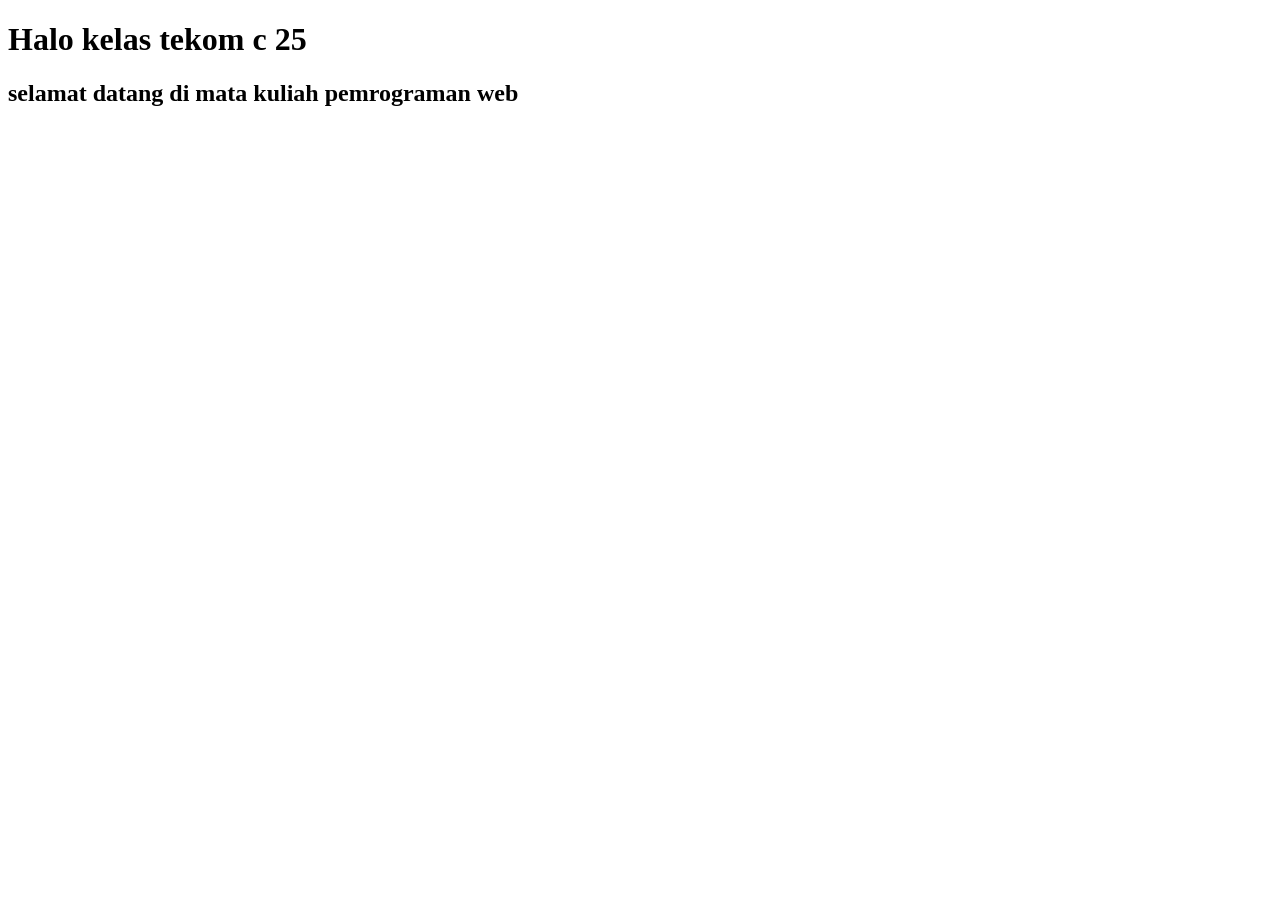
==== index.html @ 1067c615 "Ini Versi Asli" ====
<!DOCTYPE html>
<html lang="en">
<head>
    <meta charset="UTF-8">
    <meta name="viewport" content="width=device-width, initial-scale=1.0">
    <title>Document</title>
</head>
<body>
    <h1>Halo kelas tekom c 25</h1>
    <h2>selamat datang di mata kuliah pemrograman web</h2>
</body>
</html>
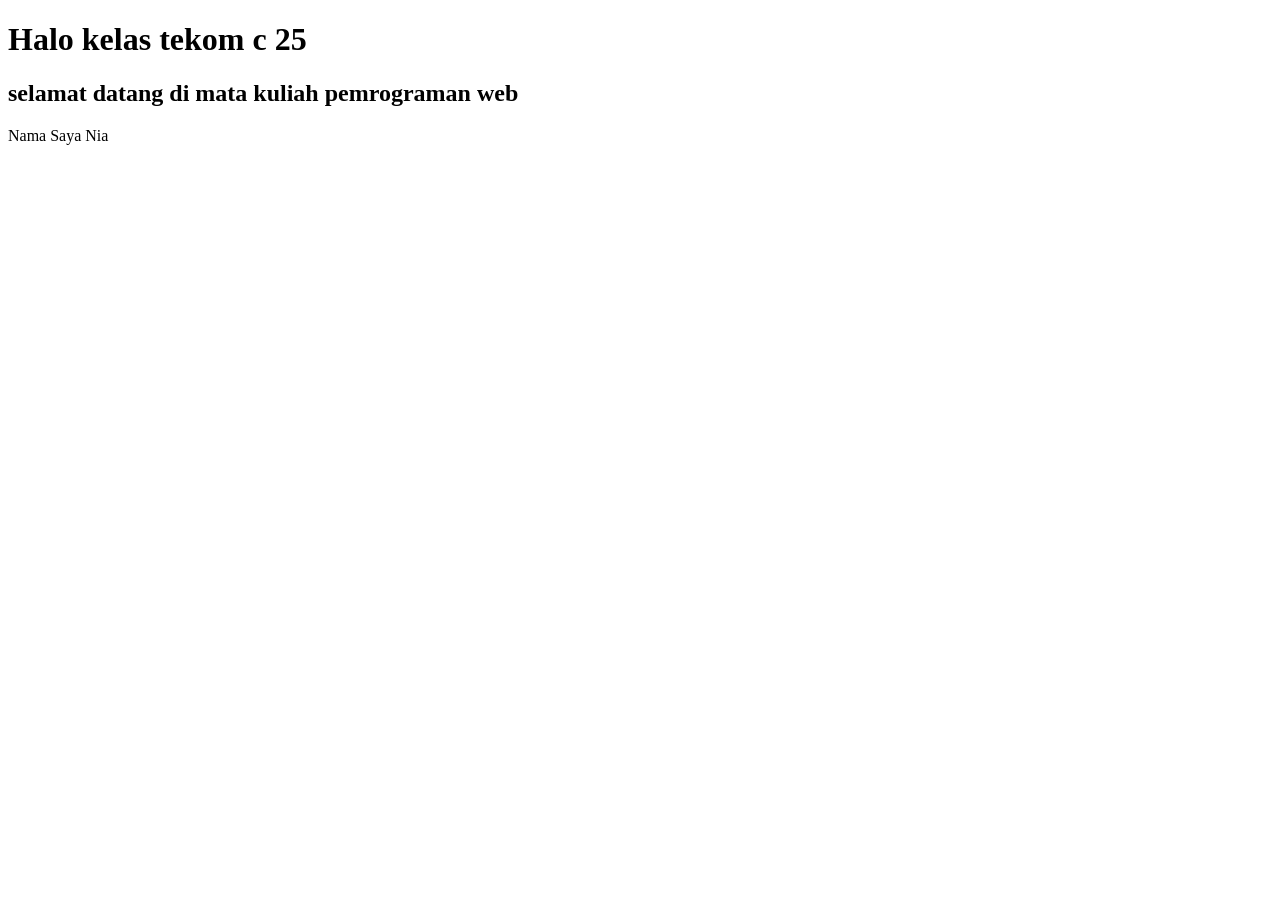
==== commit f60b4b90: "tambah nama" ====
--- a/index.html
+++ b/index.html
@@ -8,5 +8,6 @@
 <body>
     <h1>Halo kelas tekom c 25</h1>
     <h2>selamat datang di mata kuliah pemrograman web</h2>
+    <p>Nama Saya Nia</p>
 </body>
 </html>
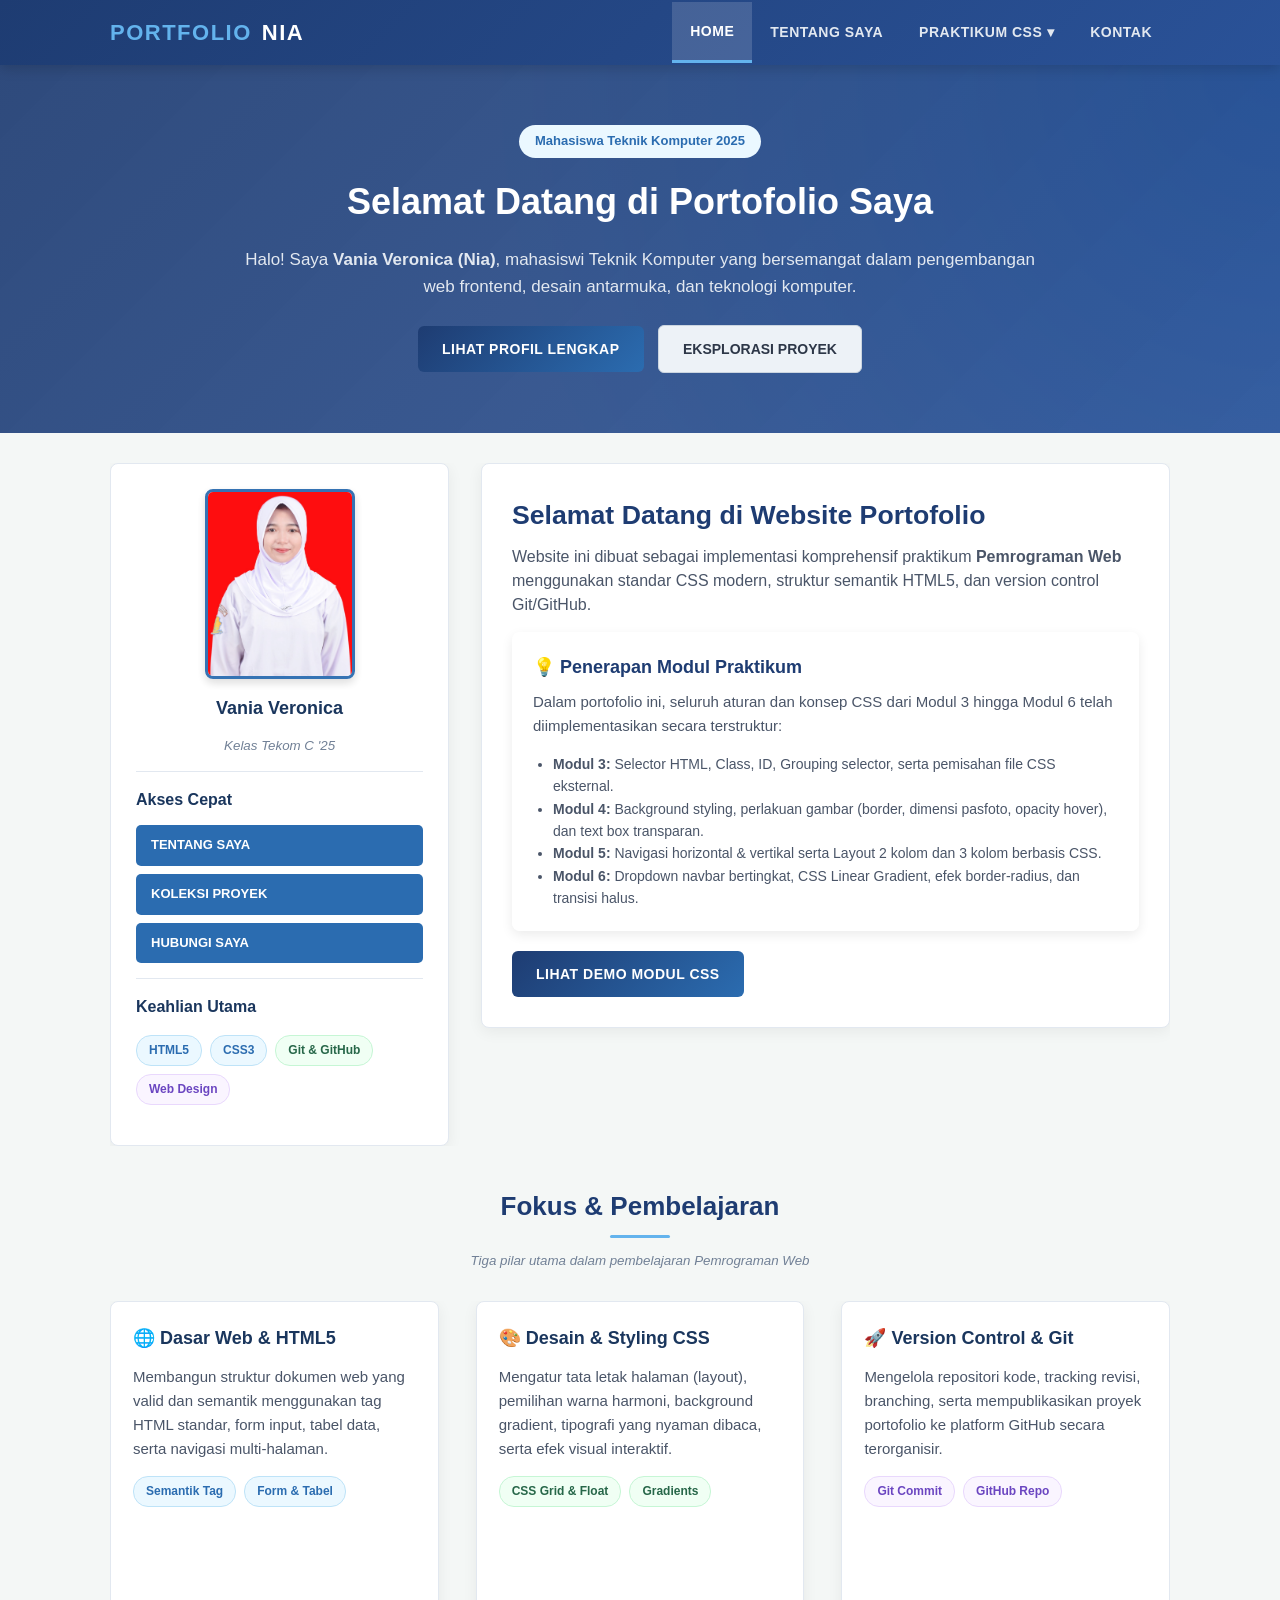
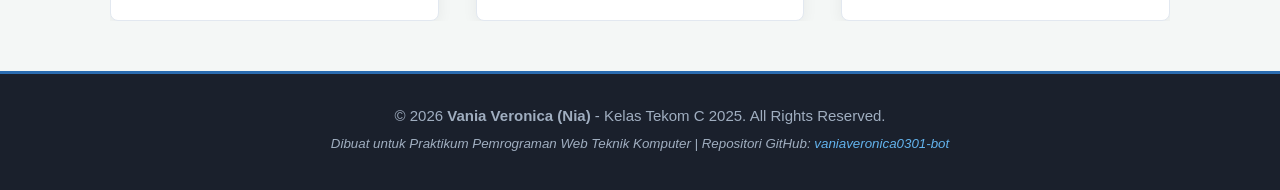
==== commit 7e54e158: "Feat: Implementasi portofolio lengkap sesuai Modul CSS 3, 4, 5, 6 dan pembaruan README.md" ====
--- a/index.html
+++ b/index.html
@@ -1,13 +1,158 @@
 <!DOCTYPE html>
-<html lang="en">
+<html lang="id">
 <head>
     <meta charset="UTF-8">
     <meta name="viewport" content="width=device-width, initial-scale=1.0">
-    <title>Document</title>
+    <title>Portofolio - Vania Veronica (Nia) | Teknik Komputer</title>
+    <!-- Menghubungkan file CSS Eksternal (Modul 3 & 4) -->
+    <link rel="stylesheet" href="style.css" type="text/css">
 </head>
 <body>
-    <h1>Halo kelas tekom c 25</h1>
-    <h2>selamat datang di mata kuliah pemrograman web</h2>
-    <p>Nama Saya Nia</p>
+
+    <!-- Header & Dropdown Navigation Bar (Modul 5 & Modul 6) -->
+    <div id="header-wrapper">
+        <div class="nav-container">
+            <div class="brand-logo">
+                <span>PORTFOLIO</span> NIA
+            </div>
+            <!-- Menu Navigasi Bertingkat (Modul 6) -->
+            <ul id="menu">
+                <li><a href="index.html" class="active">Home</a></li>
+                <li><a href="about.html">Tentang Saya</a></li>
+                <li>
+                    <a href="portfolio.html">Praktikum CSS ▾</a>
+                    <ul>
+                        <li><a href="portfolio.html#modul3">Modul 3 (Selector)</a></li>
+                        <li><a href="portfolio.html#modul4">Modul 4 (CSS Image)</a></li>
+                        <li><a href="portfolio.html#modul5">Modul 5 (Layout)</a></li>
+                        <li><a href="portfolio.html#modul6">Modul 6 (Dropdown)</a></li>
+                    </ul>
+                </li>
+                <li><a href="contact.html">Kontak</a></li>
+            </ul>
+        </div>
+    </div>
+
+    <!-- Hero Section / Banner (Modul 4: CSS Background & Gradient) -->
+    <div id="hero">
+        <div class="hero-content">
+            <span class="hero-badge">Mahasiswa Teknik Komputer 2025</span>
+            <h1>Selamat Datang di Portofolio Saya</h1>
+            <p>Halo! Saya <b>Vania Veronica (Nia)</b>, mahasiswi Teknik Komputer yang bersemangat dalam pengembangan web frontend, desain antarmuka, dan teknologi komputer.</p>
+            <div>
+                <a href="about.html" class="btn-primary">Lihat Profil Lengkap</a>
+                <a href="portfolio.html" class="btn-secondary">Eksplorasi Proyek</a>
+            </div>
+        </div>
+    </div>
+
+    <!-- Wrapper Konten Utama (Modul 3 & Modul 5) -->
+    <div id="wrapper">
+
+        <!-- Layout 2 Kolom (Modul 5: CSS Float Layout) -->
+        <div class="layout-2-kolom clearfix">
+            <!-- Kolom Kiri: Profil Singkat & Foto -->
+            <div id="leftcolumn">
+                <div style="text-align: center;">
+                    <!-- Foto Profil dengan CSS Image Border & Hover Effect (Modul 4) -->
+                    <img src="assets/images/profile.jpg" alt="Foto Vania Veronica" class="foto-profil-avatar">
+                    <h3>Vania Veronica</h3>
+                    <p class="infotext">Kelas Tekom C '25</p>
+                </div>
+                
+                <hr style="margin: 15px 0; border: 0; border-top: 1px solid #e2e8f0;">
+                
+                <!-- Navigasi Vertikal (Modul 5) -->
+                <h4>Akses Cepat</h4>
+                <ul class="nav-vertikal">
+                    <li><a href="about.html">Tentang Saya</a></li>
+                    <li><a href="portfolio.html">Koleksi Proyek</a></li>
+                    <li><a href="contact.html">Hubungi Saya</a></li>
+                </ul>
+
+                <hr style="margin: 15px 0; border: 0; border-top: 1px solid #e2e8f0;">
+
+                <h4>Keahlian Utama</h4>
+                <div class="badge-container">
+                    <span class="badge">HTML5</span>
+                    <span class="badge">CSS3</span>
+                    <span class="badge badge-green">Git & GitHub</span>
+                    <span class="badge badge-purple">Web Design</span>
+                </div>
+            </div>
+
+            <!-- Kolom Kanan: Pengenalan & Box Transparan -->
+            <div id="rightcolumn">
+                <!-- Selector Class: Headlines, Sublines, Infotext (Modul 3) -->
+                <span class="headlines">Selamat Datang di Website Portofolio</span><br>
+                <div class="sublines">
+                    Website ini dibuat sebagai implementasi komprehensif praktikum <b>Pemrograman Web</b> menggunakan standar CSS modern, struktur semantik HTML5, dan version control Git/GitHub.
+                </div>
+                
+                <!-- Text di Box Transparan (Modul 4: Tugas Mandiri) -->
+                <div class="box-transparan">
+                    <h3 style="color: #1e3c72; margin-bottom: 8px;">💡 Penerapan Modul Praktikum</h3>
+                    <p>Dalam portofolio ini, seluruh aturan dan konsep CSS dari Modul 3 hingga Modul 6 telah diimplementasikan secara terstruktur:</p>
+                    <ul style="padding-left: 20px; color: #4a5568; font-size: 14px;">
+                        <li><b>Modul 3:</b> Selector HTML, Class, ID, Grouping selector, serta pemisahan file CSS eksternal.</li>
+                        <li><b>Modul 4:</b> Background styling, perlakuan gambar (border, dimensi pasfoto, opacity hover), dan text box transparan.</li>
+                        <li><b>Modul 5:</b> Navigasi horizontal & vertikal serta Layout 2 kolom dan 3 kolom berbasis CSS.</li>
+                        <li><b>Modul 6:</b> Dropdown navbar bertingkat, CSS Linear Gradient, efek border-radius, dan transisi halus.</li>
+                    </ul>
+                </div>
+
+                <div style="margin-top: 20px;">
+                    <a href="portfolio.html" class="btn-primary">Lihat Demo Modul CSS</a>
+                </div>
+            </div>
+        </div>
+
+        <!-- Section Title -->
+        <div class="section-title">
+            <h2>Fokus & Pembelajaran</h2>
+            <p class="infotext">Tiga pilar utama dalam pembelajaran Pemrograman Web</p>
+        </div>
+
+        <!-- Layout 3 Kolom (Modul 5: CSS Float 3 Kolom) -->
+        <div class="layout-3-kolom clearfix">
+            <!-- Kolom 1 -->
+            <div id="sidebar-kiri">
+                <h3>🌐 Dasar Web & HTML5</h3>
+                <p>Membangun struktur dokumen web yang valid dan semantik menggunakan tag HTML standar, form input, tabel data, serta navigasi multi-halaman.</p>
+                <div class="badge-container">
+                    <span class="badge">Semantik Tag</span>
+                    <span class="badge">Form & Tabel</span>
+                </div>
+            </div>
+
+            <!-- Kolom 2 -->
+            <div id="sidebar-tengah-atau-badan">
+                <h3>🎨 Desain & Styling CSS</h3>
+                <p>Mengatur tata letak halaman (layout), pemilihan warna harmoni, background gradient, tipografi yang nyaman dibaca, serta efek visual interaktif.</p>
+                <div class="badge-container">
+                    <span class="badge badge-green">CSS Grid & Float</span>
+                    <span class="badge badge-green">Gradients</span>
+                </div>
+            </div>
+
+            <!-- Kolom 3 -->
+            <div id="sidebar-kanan">
+                <h3>🚀 Version Control & Git</h3>
+                <p>Mengelola repositori kode, tracking revisi, branching, serta mempublikasikan proyek portofolio ke platform GitHub secara terorganisir.</p>
+                <div class="badge-container">
+                    <span class="badge badge-purple">Git Commit</span>
+                    <span class="badge badge-purple">GitHub Repo</span>
+                </div>
+            </div>
+        </div>
+
+    </div>
+
+    <!-- Footer -->
+    <div id="footer">
+        <p>&copy; 2026 <b>Vania Veronica (Nia)</b> - Kelas Tekom C 2025. All Rights Reserved.</p>
+        <p class="infotext">Dibuat untuk Praktikum Pemrograman Web Teknik Komputer | Repositori GitHub: <a href="https://github.com/vaniaveronica0301-bot/vaniaveronica0301-bot" target="_blank">vaniaveronica0301-bot</a></p>
+    </div>
+
 </body>
 </html>
--- a/style.css
+++ b/style.css
@@ -0,0 +1,726 @@
+/* ==========================================================================
+   PORTFOLIO STYLESHEET - VANIA VERONICA (NIA)
+   Penerapan Lengkap Kaidah CSS:
+   - MODUL 3: Selector (HTML, Class, ID, Grouping), Span, Div, CSS Eksternal
+   - MODUL 4: CSS Image (Border, Dimensions 3x4, 4x6, 10x15, Opacity, Box Transparan, Background)
+   - MODUL 5: CSS Navigasi & Layout (Navigasi Horizontal/Vertikal, Layout 2 & 3 Kolom)
+   - MODUL 6: Dropdown Navigasi, Linear Gradient, Border Radius, Transitions
+   ========================================================================== */
+
+/* --------------------------------------------------------------------------
+   1. RESET & DASAR ELEMEN (MODUL 3: Selector HTML & Grouping)
+   -------------------------------------------------------------------------- */
+* {
+    box-sizing: border-box;
+    margin: 0;
+    padding: 0;
+}
+
+body {
+    font-family: 'Century Gothic', 'Segoe UI', Tahoma, Geneva, Verdana, sans-serif;
+    background-color: #f4f7f6;
+    color: #333333;
+    line-height: 1.6;
+    min-height: 100vh;
+}
+
+/* Grouping Selector untuk teks dan heading */
+h1, h2, h3, h4, h5, h6 {
+    font-family: 'Segoe UI', Arial, sans-serif;
+    color: #1a365d;
+    margin-bottom: 12px;
+}
+
+h1 { font-size: 28px; }
+h2 { font-size: 22px; }
+h3 { font-size: 18px; }
+
+p {
+    margin-bottom: 15px;
+    font-size: 15px;
+    color: #4a5568;
+}
+
+a {
+    color: #2b6cb0;
+    text-decoration: none;
+    transition: color 0.25s ease-in-out;
+}
+
+a:hover {
+    color: #1a365d;
+}
+
+/* Modul 3: Selector Class untuk Headline & Sublines */
+.headlines, .sublines, .infotext {
+    font-family: 'Segoe UI', Arial, sans-serif;
+}
+
+.headlines {
+    font-size: 20pt;
+    font-weight: bold;
+    color: #1e3c72;
+    display: inline-block;
+    margin-bottom: 8px;
+}
+
+.sublines {
+    font-size: 12pt;
+    color: #4a5568;
+    line-height: 1.5;
+}
+
+.infotext {
+    font-size: 10pt;
+    color: #718096;
+    font-style: italic;
+}
+
+/* --------------------------------------------------------------------------
+   2. HEADER & DROP-DOWN NAVBAR (MODUL 5 & MODUL 6)
+   -------------------------------------------------------------------------- */
+#header-wrapper {
+    width: 100%;
+    background: #1e3c72;
+    background: -webkit-linear-gradient(top, #1e3c72 0%, #2a5298 100%);
+    background: -moz-linear-gradient(top, #1e3c72 0%, #2a5298 100%);
+    background: linear-gradient(135deg, #1e3c72 0%, #2a5298 100%);
+    box-shadow: 0 4px 12px rgba(0,0,0,0.15);
+    position: sticky;
+    top: 0;
+    z-index: 999;
+}
+
+.nav-container {
+    max-width: 1100px;
+    margin: 0 auto;
+    display: flex;
+    justify-content: space-between;
+    align-items: center;
+    padding: 0 20px;
+}
+
+.brand-logo {
+    color: #ffffff;
+    font-size: 22px;
+    font-weight: bold;
+    text-transform: uppercase;
+    letter-spacing: 1.5px;
+    padding: 15px 0;
+    display: flex;
+    align-items: center;
+    gap: 10px;
+}
+
+.brand-logo span {
+    color: #63b3ed;
+}
+
+/* Modul 6: Multi-level Navbar Dropdown */
+#menu, #menu li, #menu ul, #menu a {
+    margin: 0;
+    padding: 0;
+    border: none;
+    outline: none;
+}
+
+#menu {
+    list-style-type: none;
+    display: flex;
+    align-items: center;
+}
+
+#menu li {
+    position: relative;
+    list-style: none;
+    float: left;
+    display: block;
+}
+
+#menu li a {
+    display: block;
+    padding: 18px 18px;
+    font-size: 14px;
+    font-weight: bold;
+    color: #e2e8f0;
+    text-decoration: none;
+    text-transform: uppercase;
+    letter-spacing: 0.5px;
+    -webkit-transition: all .25s ease-in-out;
+    -moz-transition: all .25s ease-in-out;
+    transition: all .25s ease-in-out;
+}
+
+#menu li:hover > a,
+#menu li a.active {
+    background-color: rgba(255, 255, 255, 0.15);
+    color: #ffffff;
+    border-bottom: 3px solid #63b3ed;
+}
+
+/* Modul 6: Dropdown Sub-menu */
+#menu ul {
+    position: absolute;
+    top: 100%;
+    left: 0;
+    min-width: 180px;
+    background: #2a5298;
+    background: linear-gradient(180deg, #2a5298 0%, #1e3c72 100%);
+    box-shadow: 0 8px 16px rgba(0,0,0,0.25);
+    -webkit-border-radius: 0 0 6px 6px;
+    -moz-border-radius: 0 0 6px 6px;
+    border-radius: 0 0 6px 6px;
+    opacity: 0;
+    visibility: hidden;
+    transform: translateY(10px);
+    -webkit-transition: all .3s ease;
+    transition: all .3s ease;
+    z-index: 1000;
+}
+
+#menu li:hover > ul {
+    opacity: 1;
+    visibility: visible;
+    transform: translateY(0);
+}
+
+#menu ul li {
+    float: none;
+    display: block;
+    width: 100%;
+}
+
+#menu ul li a {
+    padding: 12px 20px;
+    font-size: 13px;
+    text-transform: none;
+    border-left: none;
+    border-right: none;
+    border-bottom: 1px solid rgba(255,255,255,0.08);
+}
+
+#menu ul li a:hover {
+    background: #63b3ed;
+    color: #1a365d;
+    padding-left: 25px;
+    border-bottom: 1px solid rgba(255,255,255,0.08);
+}
+
+#menu ul li:last-child a {
+    border-bottom: none;
+}
+
+/* --------------------------------------------------------------------------
+   3. HERO BANNER & BACKGROUND (MODUL 4: CSS Image & Background)
+   -------------------------------------------------------------------------- */
+#hero {
+    background-color: #1a202c;
+    background: linear-gradient(135deg, rgba(30, 60, 114, 0.92) 0%, rgba(42, 82, 152, 0.88) 100%), 
+                radial-gradient(circle at top right, #3182ce, transparent 60%);
+    color: #ffffff;
+    padding: 60px 20px;
+    text-align: center;
+}
+
+.hero-content {
+    max-width: 800px;
+    margin: 0 auto;
+}
+
+.hero-badge {
+    background-color: #ebf8ff;
+    color: #2b6cb0;
+    padding: 6px 16px;
+    -webkit-border-radius: 20px;
+    border-radius: 20px;
+    font-size: 13px;
+    font-weight: bold;
+    display: inline-block;
+    margin-bottom: 15px;
+}
+
+#hero h1 {
+    color: #ffffff;
+    font-size: 36px;
+    margin-bottom: 15px;
+}
+
+#hero p {
+    color: #e2e8f0;
+    font-size: 17px;
+    margin-bottom: 25px;
+}
+
+/* --------------------------------------------------------------------------
+   4. CONTAINER UTAMA & WRAPPER (MODUL 3 & MODUL 5)
+   -------------------------------------------------------------------------- */
+#wrapper {
+    max-width: 1100px;
+    margin: 30px auto;
+    padding: 0 20px;
+    min-height: 500px;
+}
+
+.section-title {
+    text-align: center;
+    margin-bottom: 30px;
+}
+
+.section-title h2 {
+    font-size: 26px;
+    color: #1e3c72;
+    position: relative;
+    display: inline-block;
+    padding-bottom: 10px;
+}
+
+.section-title h2::after {
+    content: '';
+    position: absolute;
+    bottom: 0;
+    left: 50%;
+    transform: translateX(-50%);
+    width: 60px;
+    height: 3px;
+    background: #63b3ed;
+    -webkit-border-radius: 2px;
+    border-radius: 2px;
+}
+
+/* --------------------------------------------------------------------------
+   5. LAYOUT 2 KOLOM (MODUL 5: CSS Navigasi & Layout)
+   -------------------------------------------------------------------------- */
+.layout-2-kolom {
+    overflow: hidden;
+    margin-bottom: 40px;
+}
+
+#leftcolumn {
+    float: left;
+    width: 32%;
+    background-color: #ffffff;
+    padding: 25px;
+    -webkit-border-radius: 8px;
+    border-radius: 8px;
+    box-shadow: 0 4px 15px rgba(0,0,0,0.06);
+    border: 1px solid #e2e8f0;
+}
+
+#rightcolumn {
+    float: right;
+    width: 65%;
+    background-color: #ffffff;
+    padding: 30px;
+    -webkit-border-radius: 8px;
+    border-radius: 8px;
+    box-shadow: 0 4px 15px rgba(0,0,0,0.06);
+    border: 1px solid #e2e8f0;
+}
+
+/* --------------------------------------------------------------------------
+   6. LAYOUT 3 KOLOM (MODUL 5: CSS Navigasi & Layout)
+   -------------------------------------------------------------------------- */
+.layout-3-kolom {
+    overflow: hidden;
+    margin-bottom: 40px;
+}
+
+#sidebar-kiri {
+    float: left;
+    width: 31%;
+    margin-right: 3.5%;
+    background-color: #ffffff;
+    padding: 22px;
+    -webkit-border-radius: 8px;
+    border-radius: 8px;
+    box-shadow: 0 4px 15px rgba(0,0,0,0.06);
+    border: 1px solid #e2e8f0;
+    min-height: 320px;
+}
+
+#sidebar-tengah-atau-badan {
+    float: left;
+    width: 31%;
+    margin-right: 3.5%;
+    background-color: #ffffff;
+    padding: 22px;
+    -webkit-border-radius: 8px;
+    border-radius: 8px;
+    box-shadow: 0 4px 15px rgba(0,0,0,0.06);
+    border: 1px solid #e2e8f0;
+    min-height: 320px;
+}
+
+#sidebar-kanan {
+    float: left;
+    width: 31%;
+    background-color: #ffffff;
+    padding: 22px;
+    -webkit-border-radius: 8px;
+    border-radius: 8px;
+    box-shadow: 0 4px 15px rgba(0,0,0,0.06);
+    border: 1px solid #e2e8f0;
+    min-height: 320px;
+}
+
+/* Clearfix untuk floating elements */
+.clearfix::after {
+    content: "";
+    clear: both;
+    display: table;
+}
+
+/* --------------------------------------------------------------------------
+   7. CSS IMAGE & FOTO UKURAN STANDAR (MODUL 4)
+   -------------------------------------------------------------------------- */
+/* Border dan efek hover opacity */
+.img-portfolio {
+    border: 3px solid #2b6cb0;
+    -webkit-border-radius: 6px;
+    border-radius: 6px;
+    opacity: 0.90;
+    -webkit-transition: opacity 0.3s ease, transform 0.3s ease, border-color 0.3s ease;
+    transition: opacity 0.3s ease, transform 0.3s ease, border-color 0.3s ease;
+    display: block;
+    margin: 0 auto;
+}
+
+.img-portfolio:hover {
+    opacity: 1.0;
+    border-color: #63b3ed;
+    transform: scale(1.02);
+}
+
+/* Modul 4: Ukuran Pasfoto Standar (3x4, 4x6, 10x15) */
+.pasfoto-3x4 {
+    width: 120px;
+    height: 160px;
+    object-fit: cover;
+    border: 3px solid #1e3c72;
+    -webkit-border-radius: 6px;
+    border-radius: 6px;
+}
+
+.pasfoto-4x6 {
+    width: 160px;
+    height: 240px;
+    object-fit: cover;
+    border: 3px solid #1e3c72;
+    -webkit-border-radius: 8px;
+    border-radius: 8px;
+}
+
+.pasfoto-10x15 {
+    width: 200px;
+    height: 300px;
+    object-fit: cover;
+    border: 3px solid #1e3c72;
+    -webkit-border-radius: 8px;
+    border-radius: 8px;
+}
+
+.foto-profil-avatar {
+    width: 150px;
+    height: 190px;
+    object-fit: cover;
+    border: 3px solid #2b6cb0;
+    -webkit-border-radius: 8px;
+    border-radius: 8px;
+    margin: 0 auto 15px auto;
+    display: block;
+    box-shadow: 0 4px 10px rgba(0,0,0,0.15);
+    opacity: 0.95;
+    transition: all 0.3s ease;
+}
+
+.foto-profil-avatar:hover {
+    opacity: 1.0;
+    border-color: #63b3ed;
+}
+
+/* --------------------------------------------------------------------------
+   8. BOX TRANSPARAN (MODUL 4: Text di Box Transparan / Glassmorphism)
+   -------------------------------------------------------------------------- */
+.box-transparan {
+    background: rgba(255, 255, 255, 0.85);
+    backdrop-filter: blur(8px);
+    -webkit-backdrop-filter: blur(8px);
+    border: 1px solid rgba(255, 255, 255, 0.3);
+    padding: 20px;
+    -webkit-border-radius: 8px;
+    border-radius: 8px;
+    margin-top: 15px;
+    box-shadow: 0 4px 12px rgba(0,0,0,0.08);
+}
+
+.box-transparan-dark {
+    background: rgba(26, 54, 93, 0.85);
+    backdrop-filter: blur(8px);
+    -webkit-backdrop-filter: blur(8px);
+    color: #ffffff;
+    border: 1px solid rgba(255, 255, 255, 0.2);
+    padding: 20px;
+    -webkit-border-radius: 8px;
+    border-radius: 8px;
+    box-shadow: 0 4px 12px rgba(0,0,0,0.2);
+}
+
+.box-transparan-dark h3, 
+.box-transparan-dark p {
+    color: #ffffff;
+}
+
+/* --------------------------------------------------------------------------
+   9. NAVIGASI VERTIKAL (MODUL 5)
+   -------------------------------------------------------------------------- */
+.nav-vertikal {
+    list-style-type: none;
+    margin: 0;
+    padding: 0;
+}
+
+.nav-vertikal li {
+    margin-bottom: 8px;
+}
+
+.nav-vertikal a {
+    display: block;
+    font-weight: bold;
+    color: #ffffff;
+    background-color: #2b6cb0;
+    padding: 10px 15px;
+    text-decoration: none;
+    text-transform: uppercase;
+    font-size: 13px;
+    -webkit-border-radius: 5px;
+    border-radius: 5px;
+    -webkit-transition: background-color 0.25s ease, transform 0.25s ease;
+    transition: background-color 0.25s ease, transform 0.25s ease;
+}
+
+.nav-vertikal a:hover, 
+.nav-vertikal a:active {
+    background-color: #1e3c72;
+    transform: translateX(4px);
+}
+
+/* --------------------------------------------------------------------------
+   10. KARTU BIODATA / IDENTITAS (MODUL 3 & 4: Tugas Mandiri)
+   -------------------------------------------------------------------------- */
+.card-identitas {
+    background: #ffffff;
+    border: 2px solid #cbd5e0;
+    -webkit-border-radius: 10px;
+    border-radius: 10px;
+    padding: 20px;
+    position: relative;
+    box-shadow: 0 4px 12px rgba(0,0,0,0.06);
+    overflow: hidden;
+}
+
+.card-header-id {
+    background: linear-gradient(135deg, #1e3c72 0%, #2a5298 100%);
+    color: #ffffff;
+    padding: 12px 18px;
+    margin: -20px -20px 15px -20px;
+    text-align: center;
+    border-bottom: 2px solid #63b3ed;
+}
+
+.card-header-id h3 {
+    color: #ffffff;
+    margin: 0;
+    font-size: 16px;
+    letter-spacing: 1px;
+}
+
+.table-biodata {
+    width: 100%;
+    border-collapse: collapse;
+}
+
+.table-biodata td {
+    padding: 8px 6px;
+    font-size: 14px;
+    vertical-align: top;
+    border-bottom: 1px dashed #e2e8f0;
+}
+
+.table-biodata td.label {
+    font-weight: bold;
+    color: #2d3748;
+    width: 38%;
+}
+
+.table-biodata td.colon {
+    width: 4%;
+    text-align: center;
+}
+
+.table-biodata td.value {
+    color: #4a5568;
+    width: 58%;
+}
+
+/* --------------------------------------------------------------------------
+   11. FORM & ELEMEN INTERAKTIF
+   -------------------------------------------------------------------------- */
+.form-group {
+    margin-bottom: 18px;
+}
+
+.form-group label {
+    display: block;
+    font-weight: bold;
+    margin-bottom: 6px;
+    font-size: 14px;
+    color: #2d3748;
+}
+
+.form-control {
+    width: 100%;
+    padding: 10px 14px;
+    border: 1px solid #cbd5e0;
+    -webkit-border-radius: 5px;
+    border-radius: 5px;
+    font-family: inherit;
+    font-size: 14px;
+    transition: border-color 0.25s ease, box-shadow 0.25s ease;
+}
+
+.form-control:focus {
+    outline: none;
+    border-color: #3182ce;
+    box-shadow: 0 0 0 3px rgba(49, 130, 206, 0.2);
+}
+
+.btn-primary {
+    display: inline-block;
+    background: linear-gradient(135deg, #1e3c72 0%, #2b6cb0 100%);
+    color: #ffffff;
+    font-weight: bold;
+    padding: 12px 24px;
+    border: none;
+    -webkit-border-radius: 6px;
+    border-radius: 6px;
+    cursor: pointer;
+    text-transform: uppercase;
+    font-size: 14px;
+    letter-spacing: 0.5px;
+    transition: all 0.25s ease;
+}
+
+.btn-primary:hover {
+    background: linear-gradient(135deg, #1a2e56 0%, #1e3c72 100%);
+    box-shadow: 0 4px 10px rgba(30, 60, 114, 0.3);
+    color: #ffffff;
+}
+
+.btn-secondary {
+    display: inline-block;
+    background-color: #edf2f7;
+    color: #2d3748;
+    font-weight: bold;
+    padding: 12px 24px;
+    border: 1px solid #cbd5e0;
+    -webkit-border-radius: 6px;
+    border-radius: 6px;
+    cursor: pointer;
+    text-transform: uppercase;
+    font-size: 14px;
+    margin-left: 10px;
+    transition: all 0.25s ease;
+}
+
+.btn-secondary:hover {
+    background-color: #e2e8f0;
+    color: #1a202c;
+}
+
+/* --------------------------------------------------------------------------
+   12. BADGE & SKILL CHIPS
+   -------------------------------------------------------------------------- */
+.badge-container {
+    display: flex;
+    flex-wrap: wrap;
+    gap: 8px;
+    margin: 15px 0;
+}
+
+.badge {
+    background-color: #ebf8ff;
+    color: #2b6cb0;
+    border: 1px solid #bee3f8;
+    padding: 5px 12px;
+    -webkit-border-radius: 15px;
+    border-radius: 15px;
+    font-size: 12px;
+    font-weight: bold;
+    display: inline-block;
+}
+
+.badge-green {
+    background-color: #f0fff4;
+    color: #276749;
+    border-color: #c6f6d5;
+}
+
+.badge-purple {
+    background-color: #faf5ff;
+    color: #6b46c1;
+    border-color: #e9d8fd;
+}
+
+/* --------------------------------------------------------------------------
+   13. FOOTER
+   -------------------------------------------------------------------------- */
+#footer {
+    background-color: #1a202c;
+    color: #a0aec0;
+    padding: 30px 20px;
+    text-align: center;
+    font-size: 14px;
+    border-top: 3px solid #2b6cb0;
+    margin-top: 50px;
+}
+
+#footer p {
+    color: #a0aec0;
+    margin-bottom: 5px;
+}
+
+#footer a {
+    color: #63b3ed;
+}
+
+#footer a:hover {
+    color: #ffffff;
+    text-decoration: underline;
+}
+
+/* --------------------------------------------------------------------------
+   14. RESPONSIVE DESIGN MEDIA QUERIES
+   -------------------------------------------------------------------------- */
+@media (max-width: 768px) {
+    .nav-container {
+        flex-direction: column;
+    }
+    
+    #menu {
+        flex-wrap: wrap;
+        justify-content: center;
+    }
+
+    #leftcolumn, #rightcolumn {
+        float: none;
+        width: 100%;
+        margin-bottom: 20px;
+    }
+
+    #sidebar-kiri, #sidebar-tengah-atau-badan, #sidebar-kanan {
+        float: none;
+        width: 100%;
+        margin-right: 0;
+        margin-bottom: 20px;
+    }
+}
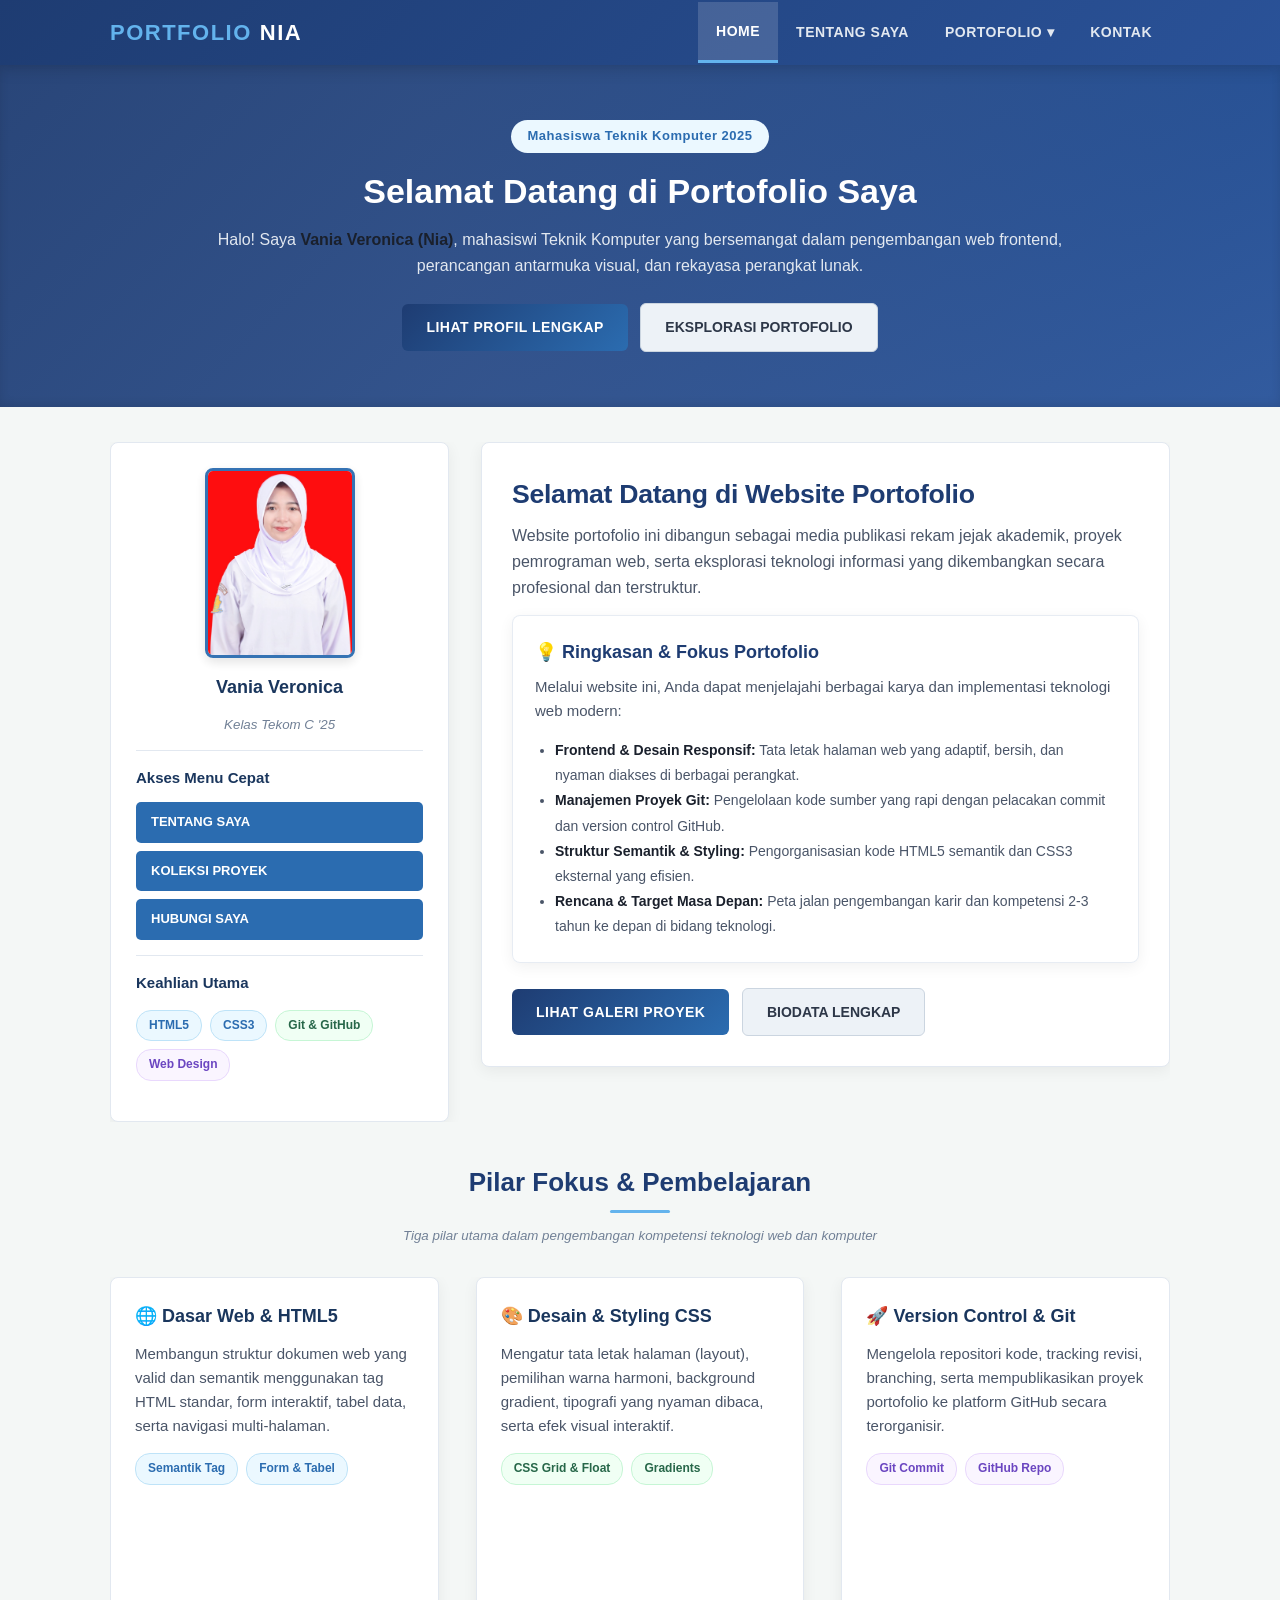
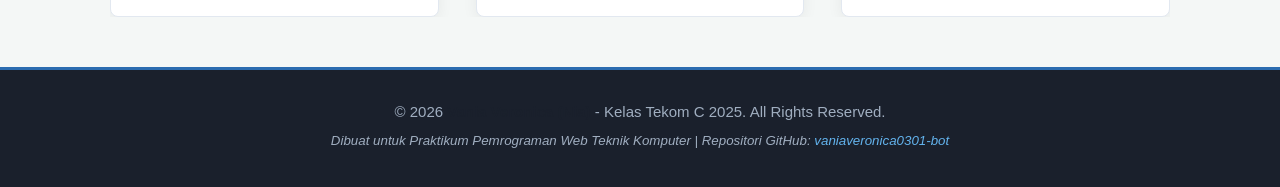
==== commit efe86752: "Update tampilan portofolio sesuai konsep CSS Modul 3-6 tanpa output modul mentah" ====
--- a/index.html
+++ b/index.html
@@ -4,7 +4,7 @@
     <meta charset="UTF-8">
     <meta name="viewport" content="width=device-width, initial-scale=1.0">
     <title>Portofolio - Vania Veronica (Nia) | Teknik Komputer</title>
-    <!-- Menghubungkan file CSS Eksternal (Modul 3 & 4) -->
+    <!-- Menghubungkan file CSS Eksternal (Modul 3 & Modul 4) -->
     <link rel="stylesheet" href="style.css" type="text/css">
 </head>
 <body>
@@ -20,12 +20,12 @@
                 <li><a href="index.html" class="active">Home</a></li>
                 <li><a href="about.html">Tentang Saya</a></li>
                 <li>
-                    <a href="portfolio.html">Praktikum CSS ▾</a>
+                    <a href="portfolio.html">Portofolio ▾</a>
                     <ul>
-                        <li><a href="portfolio.html#modul3">Modul 3 (Selector)</a></li>
-                        <li><a href="portfolio.html#modul4">Modul 4 (CSS Image)</a></li>
-                        <li><a href="portfolio.html#modul5">Modul 5 (Layout)</a></li>
-                        <li><a href="portfolio.html#modul6">Modul 6 (Dropdown)</a></li>
+                        <li><a href="portfolio.html#proyek-web">Proyek Web</a></li>
+                        <li><a href="portfolio.html#desain-ui">Desain & Layout</a></li>
+                        <li><a href="portfolio.html#galeri-foto">Galeri Pasfoto</a></li>
+                        <li><a href="portfolio.html#sistem-informasi">Sistem Informasi</a></li>
                     </ul>
                 </li>
                 <li><a href="contact.html">Kontak</a></li>
@@ -33,15 +33,15 @@
         </div>
     </div>
 
-    <!-- Hero Section / Banner (Modul 4: CSS Background & Gradient) -->
+    <!-- Hero Section / Banner (Modul 4: CSS Background & Modul 6: Gradient) -->
     <div id="hero">
         <div class="hero-content">
             <span class="hero-badge">Mahasiswa Teknik Komputer 2025</span>
             <h1>Selamat Datang di Portofolio Saya</h1>
-            <p>Halo! Saya <b>Vania Veronica (Nia)</b>, mahasiswi Teknik Komputer yang bersemangat dalam pengembangan web frontend, desain antarmuka, dan teknologi komputer.</p>
+            <p>Halo! Saya <b>Vania Veronica (Nia)</b>, mahasiswi Teknik Komputer yang bersemangat dalam pengembangan web frontend, perancangan antarmuka visual, dan rekayasa perangkat lunak.</p>
             <div>
                 <a href="about.html" class="btn-primary">Lihat Profil Lengkap</a>
-                <a href="portfolio.html" class="btn-secondary">Eksplorasi Proyek</a>
+                <a href="portfolio.html" class="btn-secondary">Eksplorasi Portofolio</a>
             </div>
         </div>
     </div>
@@ -54,7 +54,7 @@
             <!-- Kolom Kiri: Profil Singkat & Foto -->
             <div id="leftcolumn">
                 <div style="text-align: center;">
-                    <!-- Foto Profil dengan CSS Image Border & Hover Effect (Modul 4) -->
+                    <!-- Foto Profil dengan CSS Image Border, Hover Opacity & Radius (Modul 4 & Modul 6) -->
                     <img src="assets/images/profile.jpg" alt="Foto Vania Veronica" class="foto-profil-avatar">
                     <h3>Vania Veronica</h3>
                     <p class="infotext">Kelas Tekom C '25</p>
@@ -63,7 +63,7 @@
                 <hr style="margin: 15px 0; border: 0; border-top: 1px solid #e2e8f0;">
                 
                 <!-- Navigasi Vertikal (Modul 5) -->
-                <h4>Akses Cepat</h4>
+                <h4>Akses Menu Cepat</h4>
                 <ul class="nav-vertikal">
                     <li><a href="about.html">Tentang Saya</a></li>
                     <li><a href="portfolio.html">Koleksi Proyek</a></li>
@@ -86,31 +86,32 @@
                 <!-- Selector Class: Headlines, Sublines, Infotext (Modul 3) -->
                 <span class="headlines">Selamat Datang di Website Portofolio</span><br>
                 <div class="sublines">
-                    Website ini dibuat sebagai implementasi komprehensif praktikum <b>Pemrograman Web</b> menggunakan standar CSS modern, struktur semantik HTML5, dan version control Git/GitHub.
+                    Website portofolio ini dibangun sebagai media publikasi rekam jejak akademik, proyek pemrograman web, serta eksplorasi teknologi informasi yang dikembangkan secara profesional dan terstruktur.
                 </div>
                 
-                <!-- Text di Box Transparan (Modul 4: Tugas Mandiri) -->
+                <!-- Text di Box Transparan (Modul 4: Glassmorphism Effect) -->
                 <div class="box-transparan">
-                    <h3 style="color: #1e3c72; margin-bottom: 8px;">💡 Penerapan Modul Praktikum</h3>
-                    <p>Dalam portofolio ini, seluruh aturan dan konsep CSS dari Modul 3 hingga Modul 6 telah diimplementasikan secara terstruktur:</p>
-                    <ul style="padding-left: 20px; color: #4a5568; font-size: 14px;">
-                        <li><b>Modul 3:</b> Selector HTML, Class, ID, Grouping selector, serta pemisahan file CSS eksternal.</li>
-                        <li><b>Modul 4:</b> Background styling, perlakuan gambar (border, dimensi pasfoto, opacity hover), dan text box transparan.</li>
-                        <li><b>Modul 5:</b> Navigasi horizontal & vertikal serta Layout 2 kolom dan 3 kolom berbasis CSS.</li>
-                        <li><b>Modul 6:</b> Dropdown navbar bertingkat, CSS Linear Gradient, efek border-radius, dan transisi halus.</li>
+                    <h3 style="color: #1e3c72; margin-bottom: 8px;">💡 Ringkasan & Fokus Portofolio</h3>
+                    <p>Melalui website ini, Anda dapat menjelajahi berbagai karya dan implementasi teknologi web modern:</p>
+                    <ul style="padding-left: 20px; color: #4a5568; font-size: 14px; line-height: 1.8;">
+                        <li><b>Frontend & Desain Responsif:</b> Tata letak halaman web yang adaptif, bersih, dan nyaman diakses di berbagai perangkat.</li>
+                        <li><b>Manajemen Proyek Git:</b> Pengelolaan kode sumber yang rapi dengan pelacakan commit dan version control GitHub.</li>
+                        <li><b>Struktur Semantik & Styling:</b> Pengorganisasian kode HTML5 semantik dan CSS3 eksternal yang efisien.</li>
+                        <li><b>Rencana & Target Masa Depan:</b> Peta jalan pengembangan karir dan kompetensi 2-3 tahun ke depan di bidang teknologi.</li>
                     </ul>
                 </div>
 
-                <div style="margin-top: 20px;">
-                    <a href="portfolio.html" class="btn-primary">Lihat Demo Modul CSS</a>
+                <div style="margin-top: 25px;">
+                    <a href="portfolio.html" class="btn-primary">Lihat Galeri Proyek</a>
+                    <a href="about.html" class="btn-secondary">Biodata Lengkap</a>
                 </div>
             </div>
         </div>
 
-        <!-- Section Title -->
+        <!-- Section Title (Modul 3) -->
         <div class="section-title">
-            <h2>Fokus & Pembelajaran</h2>
-            <p class="infotext">Tiga pilar utama dalam pembelajaran Pemrograman Web</p>
+            <h2>Pilar Fokus & Pembelajaran</h2>
+            <p class="infotext">Tiga pilar utama dalam pengembangan kompetensi teknologi web dan komputer</p>
         </div>
 
         <!-- Layout 3 Kolom (Modul 5: CSS Float 3 Kolom) -->
@@ -118,7 +119,7 @@
             <!-- Kolom 1 -->
             <div id="sidebar-kiri">
                 <h3>🌐 Dasar Web & HTML5</h3>
-                <p>Membangun struktur dokumen web yang valid dan semantik menggunakan tag HTML standar, form input, tabel data, serta navigasi multi-halaman.</p>
+                <p>Membangun struktur dokumen web yang valid dan semantik menggunakan tag HTML standar, form interaktif, tabel data, serta navigasi multi-halaman.</p>
                 <div class="badge-container">
                     <span class="badge">Semantik Tag</span>
                     <span class="badge">Form & Tabel</span>
@@ -148,7 +149,7 @@
 
     </div>
 
-    <!-- Footer -->
+    <!-- Footer (Modul 3 & Modul 5) -->
     <div id="footer">
         <p>&copy; 2026 <b>Vania Veronica (Nia)</b> - Kelas Tekom C 2025. All Rights Reserved.</p>
         <p class="infotext">Dibuat untuk Praktikum Pemrograman Web Teknik Komputer | Repositori GitHub: <a href="https://github.com/vaniaveronica0301-bot/vaniaveronica0301-bot" target="_blank">vaniaveronica0301-bot</a></p>
--- a/style.css
+++ b/style.css
@@ -1,10 +1,12 @@
 /* ==========================================================================
    PORTFOLIO STYLESHEET - VANIA VERONICA (NIA)
-   Penerapan Lengkap Kaidah CSS:
-   - MODUL 3: Selector (HTML, Class, ID, Grouping), Span, Div, CSS Eksternal
-   - MODUL 4: CSS Image (Border, Dimensions 3x4, 4x6, 10x15, Opacity, Box Transparan, Background)
-   - MODUL 5: CSS Navigasi & Layout (Navigasi Horizontal/Vertikal, Layout 2 & 3 Kolom)
-   - MODUL 6: Dropdown Navigasi, Linear Gradient, Border Radius, Transitions
+   Teknik Komputer - Pemrograman Web
+
+   PENERAPAN KAIDAH CSS MODUL:
+   - MODUL 3: Selector (HTML, Class, ID, Grouping), Span (inline), Div (block layer), External CSS
+   - MODUL 4: CSS Image (Border solid 3px, Dimensi Pasfoto 3x4, 4x6, 10x15, Hover Opacity, Box Transparan, Background & Gradients)
+   - MODUL 5: CSS Navigasi & Layout (Navigasi Vertikal, Navigasi Horizontal, Layout 2 Kolom & Layout 3 Kolom via Float)
+   - MODUL 6: Dropdown Navigasi Bertingkat, CSS Linear Gradient, Border Radius (Rounded Corners), CSS Transitions
    ========================================================================== */
 
 /* --------------------------------------------------------------------------
@@ -24,16 +26,18 @@
     min-height: 100vh;
 }
 
-/* Grouping Selector untuk teks dan heading */
+/* Grouping Selector untuk Heading (Modul 3) */
 h1, h2, h3, h4, h5, h6 {
     font-family: 'Segoe UI', Arial, sans-serif;
     color: #1a365d;
     margin-bottom: 12px;
+    font-weight: 700;
 }
 
 h1 { font-size: 28px; }
 h2 { font-size: 22px; }
 h3 { font-size: 18px; }
+h4 { font-size: 15px; }
 
 p {
     margin-bottom: 15px;
@@ -41,9 +45,19 @@
     color: #4a5568;
 }
 
+b {
+    color: #1a202c;
+}
+
+i {
+    color: #4a5568;
+}
+
 a {
     color: #2b6cb0;
     text-decoration: none;
+    -webkit-transition: color 0.25s ease-in-out;
+    -moz-transition: color 0.25s ease-in-out;
     transition: color 0.25s ease-in-out;
 }
 
@@ -51,7 +65,7 @@
     color: #1a365d;
 }
 
-/* Modul 3: Selector Class untuk Headline & Sublines */
+/* Selector Class untuk Tipografi & Judul Halaman (Modul 3) */
 .headlines, .sublines, .infotext {
     font-family: 'Segoe UI', Arial, sans-serif;
 }
@@ -62,12 +76,14 @@
     color: #1e3c72;
     display: inline-block;
     margin-bottom: 8px;
+    letter-spacing: -0.3px;
 }
 
 .sublines {
     font-size: 12pt;
     color: #4a5568;
-    line-height: 1.5;
+    line-height: 1.6;
+    margin-bottom: 15px;
 }
 
 .infotext {
@@ -77,18 +93,20 @@
 }
 
 /* --------------------------------------------------------------------------
-   2. HEADER & DROP-DOWN NAVBAR (MODUL 5 & MODUL 6)
+   2. HEADER & MULTI-LEVEL DROPDOWN NAVBAR (MODUL 5 & MODUL 6)
    -------------------------------------------------------------------------- */
 #header-wrapper {
     width: 100%;
     background: #1e3c72;
     background: -webkit-linear-gradient(top, #1e3c72 0%, #2a5298 100%);
     background: -moz-linear-gradient(top, #1e3c72 0%, #2a5298 100%);
+    background: -o-linear-gradient(top, #1e3c72 0%, #2a5298 100%);
+    background: -ms-linear-gradient(top, #1e3c72 0%, #2a5298 100%);
     background: linear-gradient(135deg, #1e3c72 0%, #2a5298 100%);
-    box-shadow: 0 4px 12px rgba(0,0,0,0.15);
+    box-shadow: 0 4px 15px rgba(0,0,0,0.15);
     position: sticky;
     top: 0;
-    z-index: 999;
+    z-index: 1000;
 }
 
 .nav-container {
@@ -109,14 +127,14 @@
     padding: 15px 0;
     display: flex;
     align-items: center;
-    gap: 10px;
+    gap: 8px;
 }
 
 .brand-logo span {
     color: #63b3ed;
 }
 
-/* Modul 6: Multi-level Navbar Dropdown */
+/* Modul 6: Dropdown Menu Structure */
 #menu, #menu li, #menu ul, #menu a {
     margin: 0;
     padding: 0;
@@ -158,23 +176,24 @@
     border-bottom: 3px solid #63b3ed;
 }
 
-/* Modul 6: Dropdown Sub-menu */
+/* Modul 6: Submenu Dropdown */
 #menu ul {
     position: absolute;
     top: 100%;
     left: 0;
-    min-width: 180px;
+    min-width: 200px;
     background: #2a5298;
     background: linear-gradient(180deg, #2a5298 0%, #1e3c72 100%);
-    box-shadow: 0 8px 16px rgba(0,0,0,0.25);
+    box-shadow: 0 8px 18px rgba(0,0,0,0.25);
     -webkit-border-radius: 0 0 6px 6px;
     -moz-border-radius: 0 0 6px 6px;
     border-radius: 0 0 6px 6px;
     opacity: 0;
     visibility: hidden;
     transform: translateY(10px);
-    -webkit-transition: all .3s ease;
-    transition: all .3s ease;
+    -webkit-transition: opacity .25s ease .1s, transform .25s ease .1s, visibility .25s;
+    -moz-transition: opacity .25s ease .1s, transform .25s ease .1s, visibility .25s;
+    transition: opacity .25s ease .1s, transform .25s ease .1s, visibility .25s;
     z-index: 1000;
 }
 
@@ -202,8 +221,7 @@
 #menu ul li a:hover {
     background: #63b3ed;
     color: #1a365d;
-    padding-left: 25px;
-    border-bottom: 1px solid rgba(255,255,255,0.08);
+    padding-left: 26px;
 }
 
 #menu ul li:last-child a {
@@ -211,19 +229,20 @@
 }
 
 /* --------------------------------------------------------------------------
-   3. HERO BANNER & BACKGROUND (MODUL 4: CSS Image & Background)
+   3. HERO BANNER & GRADIENT (MODUL 4 & MODUL 6)
    -------------------------------------------------------------------------- */
 #hero {
     background-color: #1a202c;
-    background: linear-gradient(135deg, rgba(30, 60, 114, 0.92) 0%, rgba(42, 82, 152, 0.88) 100%), 
-                radial-gradient(circle at top right, #3182ce, transparent 60%);
-    color: #ffffff;
-    padding: 60px 20px;
+    background: linear-gradient(135deg, rgba(30, 60, 114, 0.95) 0%, rgba(42, 82, 152, 0.90) 100%), 
+                radial-gradient(circle at top right, #3182ce, transparent 65%);
+    color: #ffffff;
+    padding: 55px 20px;
     text-align: center;
+    box-shadow: inset 0 -3px 10px rgba(0,0,0,0.1);
 }
 
 .hero-content {
-    max-width: 800px;
+    max-width: 850px;
     margin: 0 auto;
 }
 
@@ -232,31 +251,35 @@
     color: #2b6cb0;
     padding: 6px 16px;
     -webkit-border-radius: 20px;
+    -moz-border-radius: 20px;
     border-radius: 20px;
     font-size: 13px;
     font-weight: bold;
     display: inline-block;
-    margin-bottom: 15px;
+    margin-bottom: 16px;
+    letter-spacing: 0.5px;
 }
 
 #hero h1 {
     color: #ffffff;
-    font-size: 36px;
-    margin-bottom: 15px;
+    font-size: 34px;
+    margin-bottom: 14px;
+    line-height: 1.3;
 }
 
 #hero p {
     color: #e2e8f0;
-    font-size: 17px;
+    font-size: 16px;
     margin-bottom: 25px;
-}
-
-/* --------------------------------------------------------------------------
-   4. CONTAINER UTAMA & WRAPPER (MODUL 3 & MODUL 5)
+    line-height: 1.6;
+}
+
+/* --------------------------------------------------------------------------
+   4. CONTAINER UTAMA & SECTION TITLES (MODUL 3 & MODUL 5)
    -------------------------------------------------------------------------- */
 #wrapper {
     max-width: 1100px;
-    margin: 30px auto;
+    margin: 35px auto;
     padding: 0 20px;
     min-height: 500px;
 }
@@ -284,6 +307,7 @@
     height: 3px;
     background: #63b3ed;
     -webkit-border-radius: 2px;
+    -moz-border-radius: 2px;
     border-radius: 2px;
 }
 
@@ -301,6 +325,7 @@
     background-color: #ffffff;
     padding: 25px;
     -webkit-border-radius: 8px;
+    -moz-border-radius: 8px;
     border-radius: 8px;
     box-shadow: 0 4px 15px rgba(0,0,0,0.06);
     border: 1px solid #e2e8f0;
@@ -312,6 +337,7 @@
     background-color: #ffffff;
     padding: 30px;
     -webkit-border-radius: 8px;
+    -moz-border-radius: 8px;
     border-radius: 8px;
     box-shadow: 0 4px 15px rgba(0,0,0,0.06);
     border: 1px solid #e2e8f0;
@@ -330,12 +356,13 @@
     width: 31%;
     margin-right: 3.5%;
     background-color: #ffffff;
-    padding: 22px;
-    -webkit-border-radius: 8px;
+    padding: 24px;
+    -webkit-border-radius: 8px;
+    -moz-border-radius: 8px;
     border-radius: 8px;
     box-shadow: 0 4px 15px rgba(0,0,0,0.06);
     border: 1px solid #e2e8f0;
-    min-height: 320px;
+    min-height: 340px;
 }
 
 #sidebar-tengah-atau-badan {
@@ -343,27 +370,29 @@
     width: 31%;
     margin-right: 3.5%;
     background-color: #ffffff;
-    padding: 22px;
-    -webkit-border-radius: 8px;
+    padding: 24px;
+    -webkit-border-radius: 8px;
+    -moz-border-radius: 8px;
     border-radius: 8px;
     box-shadow: 0 4px 15px rgba(0,0,0,0.06);
     border: 1px solid #e2e8f0;
-    min-height: 320px;
+    min-height: 340px;
 }
 
 #sidebar-kanan {
     float: left;
     width: 31%;
     background-color: #ffffff;
-    padding: 22px;
-    -webkit-border-radius: 8px;
+    padding: 24px;
+    -webkit-border-radius: 8px;
+    -moz-border-radius: 8px;
     border-radius: 8px;
     box-shadow: 0 4px 15px rgba(0,0,0,0.06);
     border: 1px solid #e2e8f0;
-    min-height: 320px;
-}
-
-/* Clearfix untuk floating elements */
+    min-height: 340px;
+}
+
+/* Clearfix Float Utility (Modul 5) */
 .clearfix::after {
     content: "";
     clear: both;
@@ -373,13 +402,15 @@
 /* --------------------------------------------------------------------------
    7. CSS IMAGE & FOTO UKURAN STANDAR (MODUL 4)
    -------------------------------------------------------------------------- */
-/* Border dan efek hover opacity */
+/* Border 3px solid, border-radius, dan efek hover opacity */
 .img-portfolio {
     border: 3px solid #2b6cb0;
     -webkit-border-radius: 6px;
+    -moz-border-radius: 6px;
     border-radius: 6px;
     opacity: 0.90;
     -webkit-transition: opacity 0.3s ease, transform 0.3s ease, border-color 0.3s ease;
+    -moz-transition: opacity 0.3s ease, transform 0.3s ease, border-color 0.3s ease;
     transition: opacity 0.3s ease, transform 0.3s ease, border-color 0.3s ease;
     display: block;
     margin: 0 auto;
@@ -398,6 +429,7 @@
     object-fit: cover;
     border: 3px solid #1e3c72;
     -webkit-border-radius: 6px;
+    -moz-border-radius: 6px;
     border-radius: 6px;
 }
 
@@ -407,6 +439,7 @@
     object-fit: cover;
     border: 3px solid #1e3c72;
     -webkit-border-radius: 8px;
+    -moz-border-radius: 8px;
     border-radius: 8px;
 }
 
@@ -416,6 +449,7 @@
     object-fit: cover;
     border: 3px solid #1e3c72;
     -webkit-border-radius: 8px;
+    -moz-border-radius: 8px;
     border-radius: 8px;
 }
 
@@ -425,47 +459,74 @@
     object-fit: cover;
     border: 3px solid #2b6cb0;
     -webkit-border-radius: 8px;
+    -moz-border-radius: 8px;
     border-radius: 8px;
     margin: 0 auto 15px auto;
     display: block;
-    box-shadow: 0 4px 10px rgba(0,0,0,0.15);
+    box-shadow: 0 4px 12px rgba(0,0,0,0.12);
     opacity: 0.95;
+    -webkit-transition: all 0.3s ease;
+    -moz-transition: all 0.3s ease;
     transition: all 0.3s ease;
 }
 
 .foto-profil-avatar:hover {
     opacity: 1.0;
     border-color: #63b3ed;
-}
-
-/* --------------------------------------------------------------------------
-   8. BOX TRANSPARAN (MODUL 4: Text di Box Transparan / Glassmorphism)
+    transform: scale(1.02);
+}
+
+/* Card Showcase Proyek */
+.project-card {
+    background: #ffffff;
+    border: 1px solid #e2e8f0;
+    -webkit-border-radius: 8px;
+    -moz-border-radius: 8px;
+    border-radius: 8px;
+    padding: 20px;
+    margin-bottom: 25px;
+    box-shadow: 0 4px 12px rgba(0,0,0,0.05);
+    -webkit-transition: transform 0.25s ease, box-shadow 0.25s ease;
+    -moz-transition: transform 0.25s ease, box-shadow 0.25s ease;
+    transition: transform 0.25s ease, box-shadow 0.25s ease;
+}
+
+.project-card:hover {
+    transform: translateY(-3px);
+    box-shadow: 0 8px 20px rgba(0,0,0,0.1);
+}
+
+/* --------------------------------------------------------------------------
+   8. BOX TRANSPARAN (MODUL 4: Text di Box Transparan)
    -------------------------------------------------------------------------- */
 .box-transparan {
     background: rgba(255, 255, 255, 0.85);
     backdrop-filter: blur(8px);
     -webkit-backdrop-filter: blur(8px);
-    border: 1px solid rgba(255, 255, 255, 0.3);
-    padding: 20px;
-    -webkit-border-radius: 8px;
+    border: 1px solid rgba(226, 232, 240, 0.8);
+    padding: 22px;
+    -webkit-border-radius: 8px;
+    -moz-border-radius: 8px;
     border-radius: 8px;
     margin-top: 15px;
-    box-shadow: 0 4px 12px rgba(0,0,0,0.08);
+    box-shadow: 0 4px 15px rgba(0,0,0,0.06);
 }
 
 .box-transparan-dark {
-    background: rgba(26, 54, 93, 0.85);
+    background: rgba(26, 54, 93, 0.88);
     backdrop-filter: blur(8px);
     -webkit-backdrop-filter: blur(8px);
     color: #ffffff;
     border: 1px solid rgba(255, 255, 255, 0.2);
-    padding: 20px;
-    -webkit-border-radius: 8px;
-    border-radius: 8px;
-    box-shadow: 0 4px 12px rgba(0,0,0,0.2);
+    padding: 22px;
+    -webkit-border-radius: 8px;
+    -moz-border-radius: 8px;
+    border-radius: 8px;
+    box-shadow: 0 4px 15px rgba(0,0,0,0.2);
 }
 
 .box-transparan-dark h3, 
+.box-transparan-dark h4,
 .box-transparan-dark p {
     color: #ffffff;
 }
@@ -493,8 +554,10 @@
     text-transform: uppercase;
     font-size: 13px;
     -webkit-border-radius: 5px;
+    -moz-border-radius: 5px;
     border-radius: 5px;
     -webkit-transition: background-color 0.25s ease, transform 0.25s ease;
+    -moz-transition: background-color 0.25s ease, transform 0.25s ease;
     transition: background-color 0.25s ease, transform 0.25s ease;
 }
 
@@ -505,16 +568,17 @@
 }
 
 /* --------------------------------------------------------------------------
-   10. KARTU BIODATA / IDENTITAS (MODUL 3 & 4: Tugas Mandiri)
+   10. KARTU BIODATA / IDENTITAS (MODUL 3 & MODUL 4)
    -------------------------------------------------------------------------- */
 .card-identitas {
     background: #ffffff;
     border: 2px solid #cbd5e0;
     -webkit-border-radius: 10px;
+    -moz-border-radius: 10px;
     border-radius: 10px;
     padding: 20px;
     position: relative;
-    box-shadow: 0 4px 12px rgba(0,0,0,0.06);
+    box-shadow: 0 4px 14px rgba(0,0,0,0.06);
     overflow: hidden;
 }
 
@@ -540,7 +604,7 @@
 }
 
 .table-biodata td {
-    padding: 8px 6px;
+    padding: 9px 6px;
     font-size: 14px;
     vertical-align: top;
     border-bottom: 1px dashed #e2e8f0;
@@ -563,7 +627,7 @@
 }
 
 /* --------------------------------------------------------------------------
-   11. FORM & ELEMEN INTERAKTIF
+   11. FORM & ELEMEN INTERAKTIF (MODUL 5)
    -------------------------------------------------------------------------- */
 .form-group {
     margin-bottom: 18px;
@@ -582,9 +646,12 @@
     padding: 10px 14px;
     border: 1px solid #cbd5e0;
     -webkit-border-radius: 5px;
+    -moz-border-radius: 5px;
     border-radius: 5px;
     font-family: inherit;
     font-size: 14px;
+    -webkit-transition: border-color 0.25s ease, box-shadow 0.25s ease;
+    -moz-transition: border-color 0.25s ease, box-shadow 0.25s ease;
     transition: border-color 0.25s ease, box-shadow 0.25s ease;
 }
 
@@ -602,17 +669,20 @@
     padding: 12px 24px;
     border: none;
     -webkit-border-radius: 6px;
+    -moz-border-radius: 6px;
     border-radius: 6px;
     cursor: pointer;
     text-transform: uppercase;
     font-size: 14px;
     letter-spacing: 0.5px;
+    -webkit-transition: all 0.25s ease;
+    -moz-transition: all 0.25s ease;
     transition: all 0.25s ease;
 }
 
 .btn-primary:hover {
     background: linear-gradient(135deg, #1a2e56 0%, #1e3c72 100%);
-    box-shadow: 0 4px 10px rgba(30, 60, 114, 0.3);
+    box-shadow: 0 4px 12px rgba(30, 60, 114, 0.3);
     color: #ffffff;
 }
 
@@ -624,11 +694,14 @@
     padding: 12px 24px;
     border: 1px solid #cbd5e0;
     -webkit-border-radius: 6px;
+    -moz-border-radius: 6px;
     border-radius: 6px;
     cursor: pointer;
     text-transform: uppercase;
     font-size: 14px;
-    margin-left: 10px;
+    margin-left: 8px;
+    -webkit-transition: all 0.25s ease;
+    -moz-transition: all 0.25s ease;
     transition: all 0.25s ease;
 }
 
@@ -638,7 +711,7 @@
 }
 
 /* --------------------------------------------------------------------------
-   12. BADGE & SKILL CHIPS
+   12. BADGE & CHIP KATEGORI (MODUL 3 & 6)
    -------------------------------------------------------------------------- */
 .badge-container {
     display: flex;
@@ -653,6 +726,7 @@
     border: 1px solid #bee3f8;
     padding: 5px 12px;
     -webkit-border-radius: 15px;
+    -moz-border-radius: 15px;
     border-radius: 15px;
     font-size: 12px;
     font-weight: bold;
@@ -672,7 +746,7 @@
 }
 
 /* --------------------------------------------------------------------------
-   13. FOOTER
+   13. FOOTER (MODUL 3 & 5)
    -------------------------------------------------------------------------- */
 #footer {
     background-color: #1a202c;
@@ -686,7 +760,7 @@
 
 #footer p {
     color: #a0aec0;
-    margin-bottom: 5px;
+    margin-bottom: 6px;
 }
 
 #footer a {
@@ -699,7 +773,7 @@
 }
 
 /* --------------------------------------------------------------------------
-   14. RESPONSIVE DESIGN MEDIA QUERIES
+   14. RESPONSIVE DESIGN (MEDIA QUERIES)
    -------------------------------------------------------------------------- */
 @media (max-width: 768px) {
     .nav-container {
